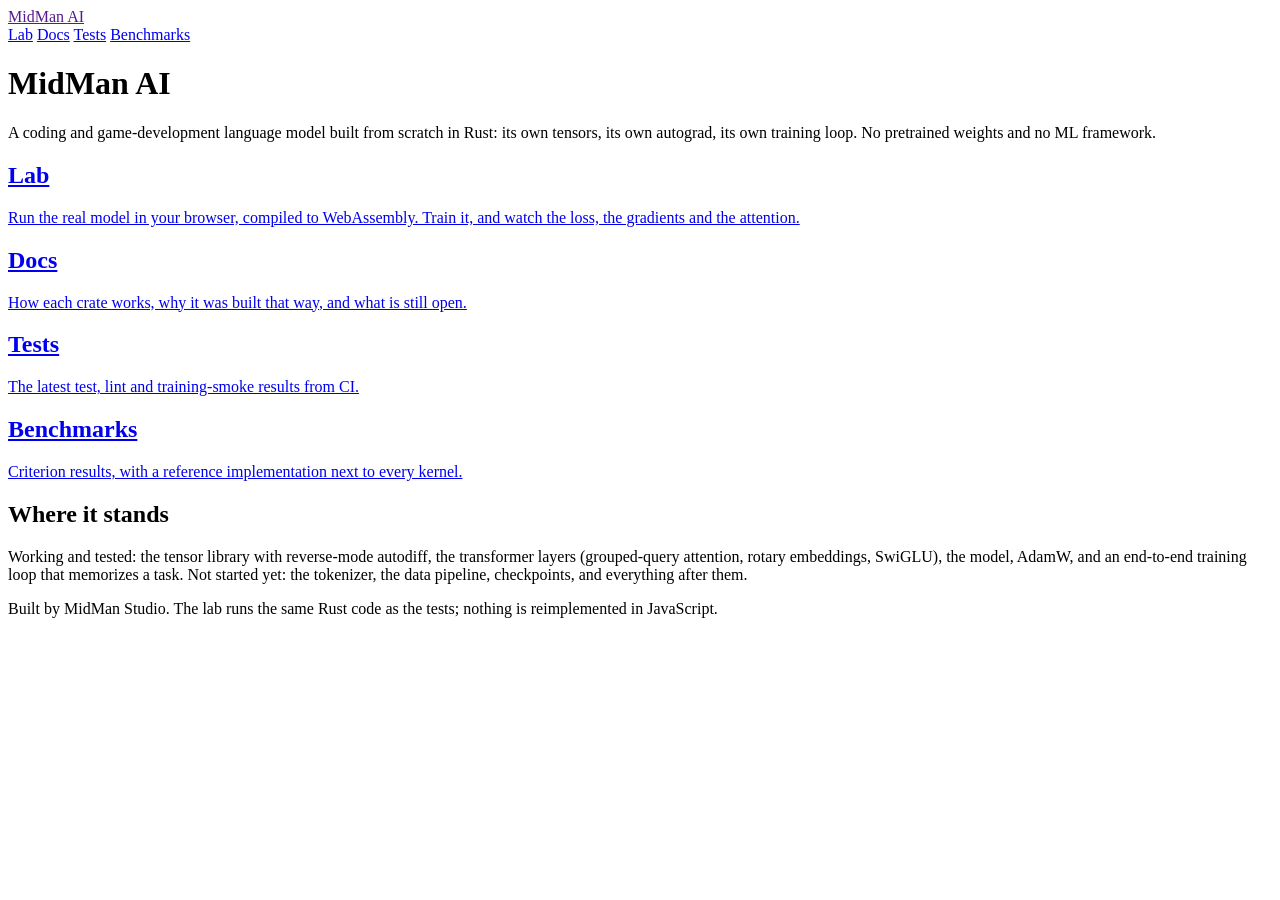
==== web/home/index.html @ 24f6dc05 "chore: sync project structure from template [skip ci]" ====
<!doctype html>
<!-- ============================================================================
     NOTICE: Full documentation, design decisions, and fix history for this file
     live in docs/midman-web.md, section "home/index.html"
     ============================================================================ -->
<html lang="en">
<head>
  <meta charset="utf-8">
  <meta name="viewport" content="width=device-width, initial-scale=1">
  <title>MidMan AI</title>
  <meta name="description" content="A coding and game-development model built from scratch in Rust, with a lab that runs it in your browser.">
  <link rel="stylesheet" href="shared/theme.css">
</head>
<body>
<header class="site-header">
  <a class="brand" href="">MidMan <span>AI</span></a>
  <nav aria-label="Site">
    <a href="lab/">Lab</a>
    <a href="docs/">Docs</a>
    <a href="tests/">Tests</a>
    <a href="benchmarks/">Benchmarks</a>
  </nav>
</header>
<main>
  <h1>MidMan AI</h1>
  <p class="lede">A coding and game-development language model built from scratch in Rust: its own tensors, its own autograd, its own training loop. No pretrained weights and no ML framework.</p>

  <div class="grid">
    <a class="card" href="lab/"><h2>Lab</h2><p class="muted">Run the real model in your browser, compiled to WebAssembly. Train it, and watch the loss, the gradients and the attention.</p></a>
    <a class="card" href="docs/"><h2>Docs</h2><p class="muted">How each crate works, why it was built that way, and what is still open.</p></a>
    <a class="card" href="tests/"><h2>Tests</h2><p class="muted">The latest test, lint and training-smoke results from CI.</p></a>
    <a class="card" href="benchmarks/"><h2>Benchmarks</h2><p class="muted">Criterion results, with a reference implementation next to every kernel.</p></a>
  </div>

  <div class="card">
    <h2>Where it stands</h2>
    <p class="muted">Working and tested: the tensor library with reverse-mode autodiff, the transformer layers (grouped-query attention, rotary embeddings, SwiGLU), the model, AdamW, and an end-to-end training loop that memorizes a task. Not started yet: the tokenizer, the data pipeline, checkpoints, and everything after them.</p>
  </div>
</main>
<footer><p>Built by MidMan Studio. The lab runs the same Rust code as the tests; nothing is reimplemented in JavaScript.</p></footer>
</body>
</html>
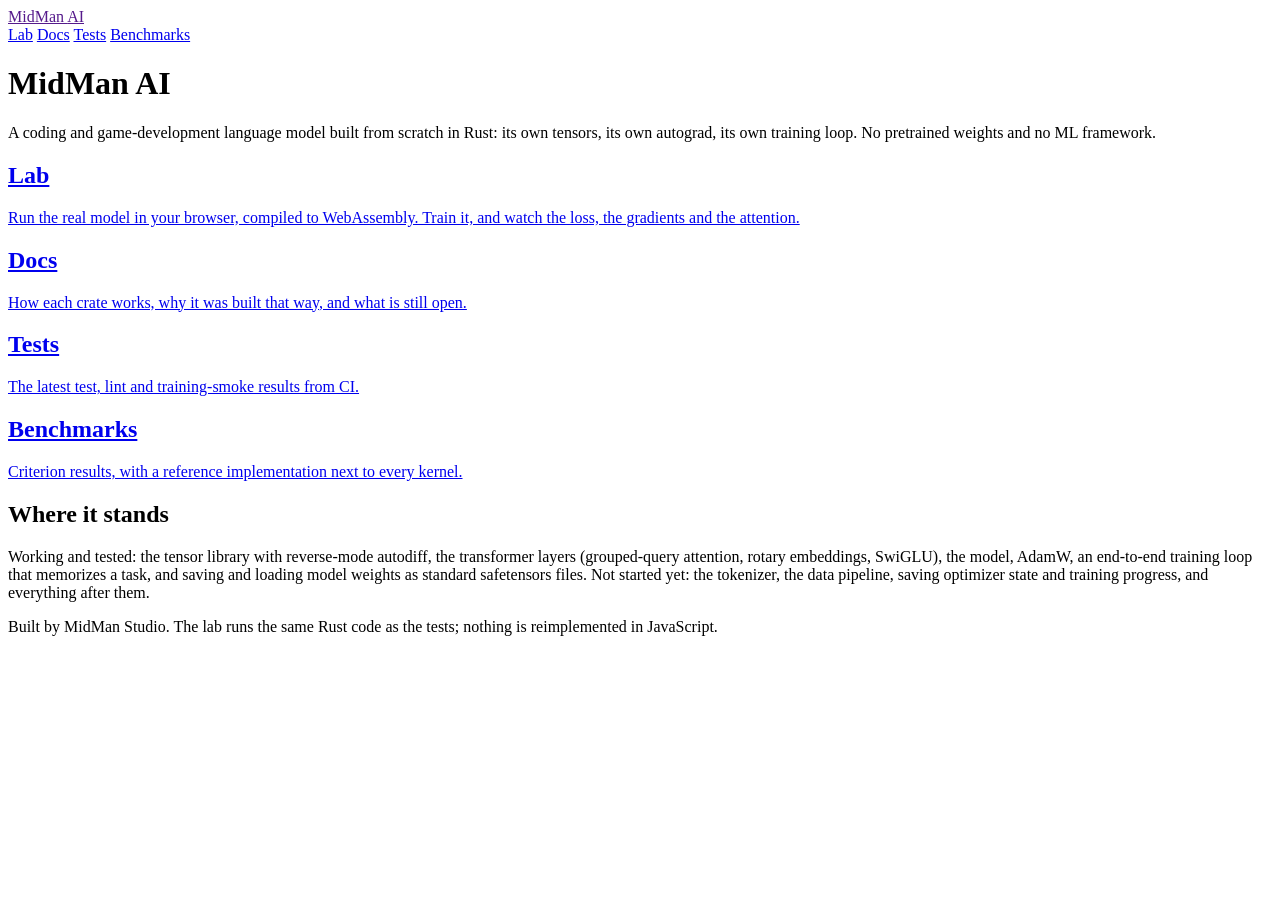
==== commit ad67419f: "chore: sync project structure from template [skip ci]" ====
--- a/web/home/index.html
+++ b/web/home/index.html
@@ -34,7 +34,7 @@
 
   <div class="card">
     <h2>Where it stands</h2>
-    <p class="muted">Working and tested: the tensor library with reverse-mode autodiff, the transformer layers (grouped-query attention, rotary embeddings, SwiGLU), the model, AdamW, and an end-to-end training loop that memorizes a task. Not started yet: the tokenizer, the data pipeline, checkpoints, and everything after them.</p>
+    <p class="muted">Working and tested: the tensor library with reverse-mode autodiff, the transformer layers (grouped-query attention, rotary embeddings, SwiGLU), the model, AdamW, an end-to-end training loop that memorizes a task, and saving and loading model weights as standard safetensors files. Not started yet: the tokenizer, the data pipeline, saving optimizer state and training progress, and everything after them.</p>
   </div>
 </main>
 <footer><p>Built by MidMan Studio. The lab runs the same Rust code as the tests; nothing is reimplemented in JavaScript.</p></footer>
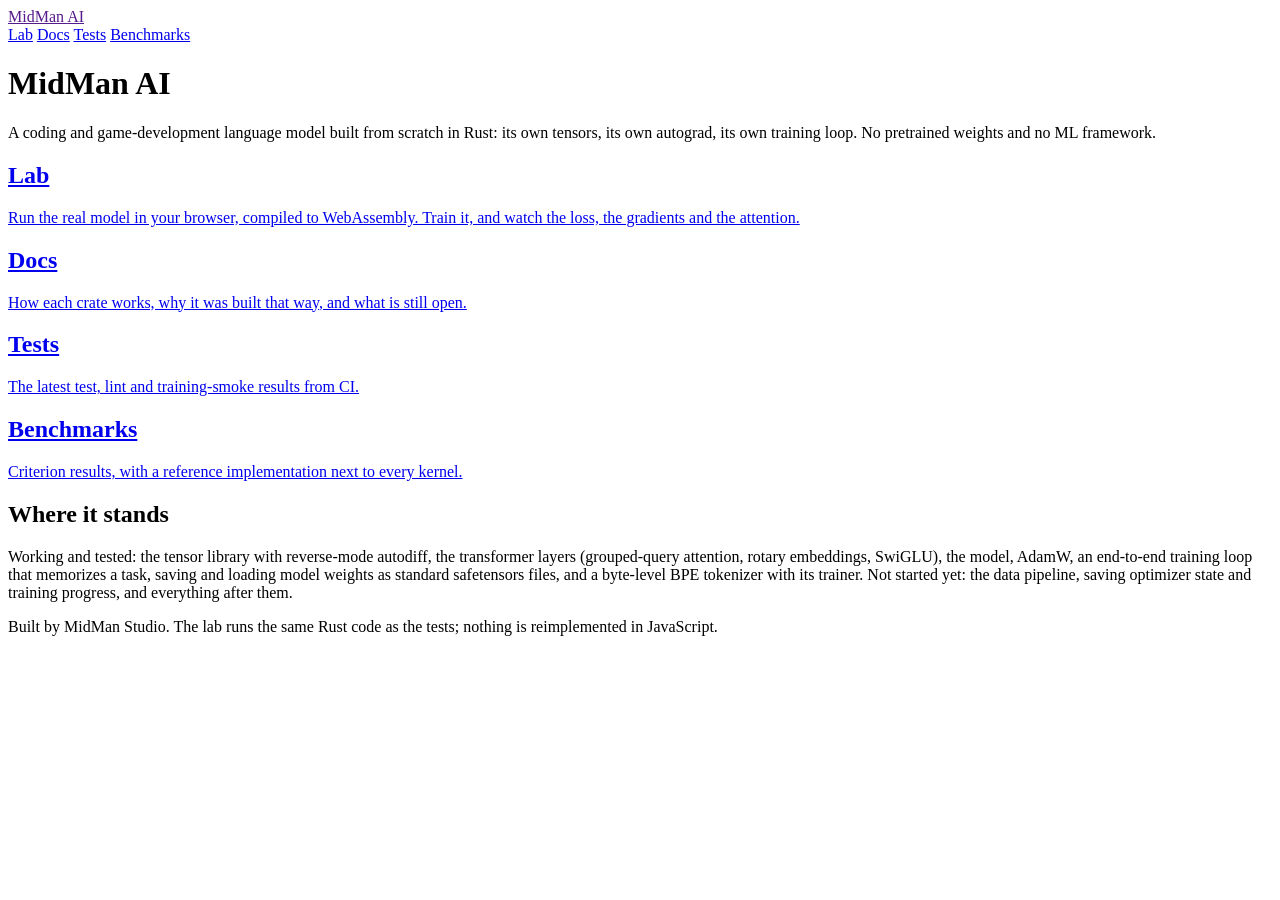
==== commit aff4b242: "chore: sync project structure from template [skip ci]" ====
--- a/web/home/index.html
+++ b/web/home/index.html
@@ -34,7 +34,7 @@
 
   <div class="card">
     <h2>Where it stands</h2>
-    <p class="muted">Working and tested: the tensor library with reverse-mode autodiff, the transformer layers (grouped-query attention, rotary embeddings, SwiGLU), the model, AdamW, an end-to-end training loop that memorizes a task, and saving and loading model weights as standard safetensors files. Not started yet: the tokenizer, the data pipeline, saving optimizer state and training progress, and everything after them.</p>
+    <p class="muted">Working and tested: the tensor library with reverse-mode autodiff, the transformer layers (grouped-query attention, rotary embeddings, SwiGLU), the model, AdamW, an end-to-end training loop that memorizes a task, saving and loading model weights as standard safetensors files, and a byte-level BPE tokenizer with its trainer. Not started yet: the data pipeline, saving optimizer state and training progress, and everything after them.</p>
   </div>
 </main>
 <footer><p>Built by MidMan Studio. The lab runs the same Rust code as the tests; nothing is reimplemented in JavaScript.</p></footer>
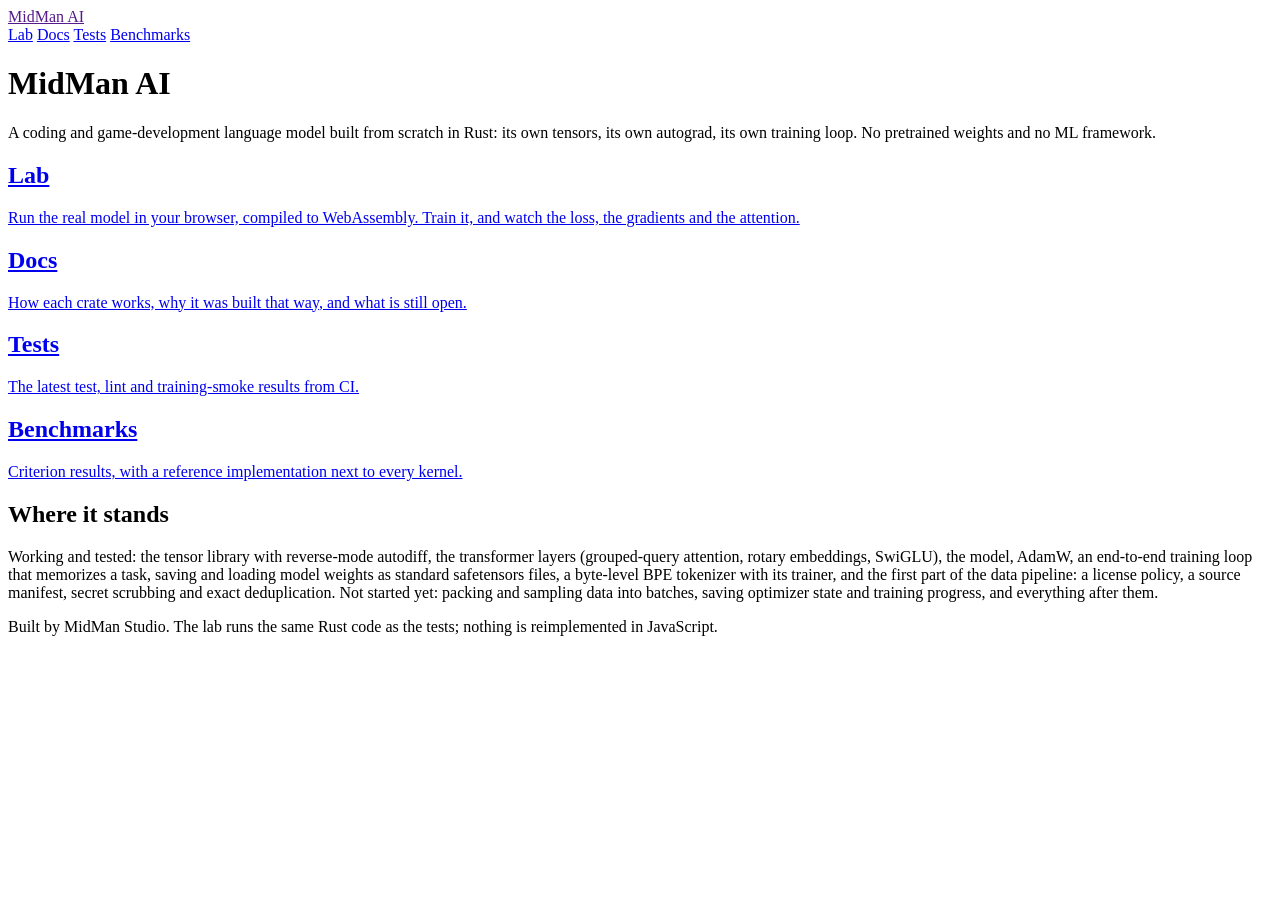
==== commit c4c9e4ec: "chore: sync project structure from template [skip ci]" ====
--- a/web/home/index.html
+++ b/web/home/index.html
@@ -34,7 +34,7 @@
 
   <div class="card">
     <h2>Where it stands</h2>
-    <p class="muted">Working and tested: the tensor library with reverse-mode autodiff, the transformer layers (grouped-query attention, rotary embeddings, SwiGLU), the model, AdamW, an end-to-end training loop that memorizes a task, saving and loading model weights as standard safetensors files, and a byte-level BPE tokenizer with its trainer. Not started yet: the data pipeline, saving optimizer state and training progress, and everything after them.</p>
+    <p class="muted">Working and tested: the tensor library with reverse-mode autodiff, the transformer layers (grouped-query attention, rotary embeddings, SwiGLU), the model, AdamW, an end-to-end training loop that memorizes a task, saving and loading model weights as standard safetensors files, a byte-level BPE tokenizer with its trainer, and the first part of the data pipeline: a license policy, a source manifest, secret scrubbing and exact deduplication. Not started yet: packing and sampling data into batches, saving optimizer state and training progress, and everything after them.</p>
   </div>
 </main>
 <footer><p>Built by MidMan Studio. The lab runs the same Rust code as the tests; nothing is reimplemented in JavaScript.</p></footer>
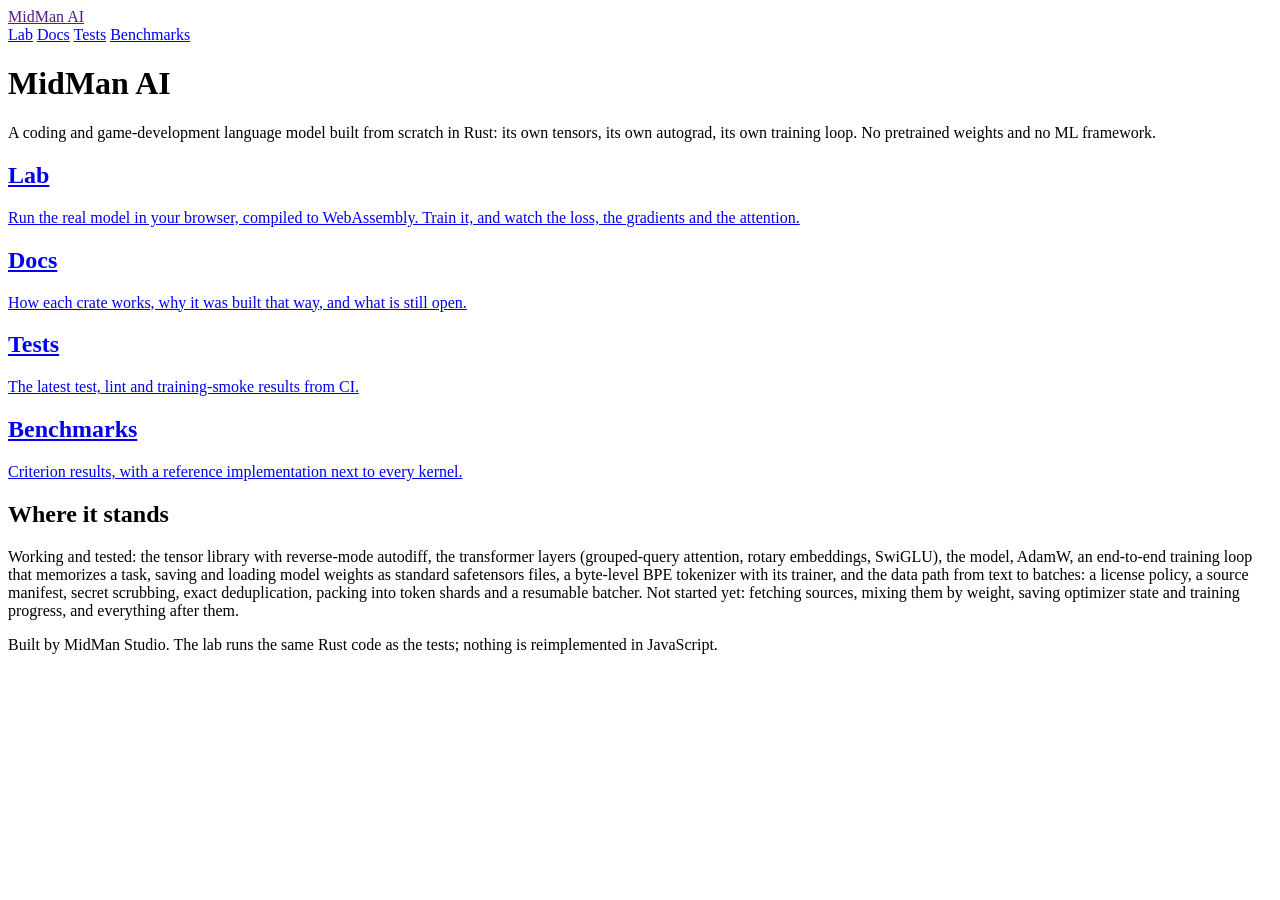
==== commit a9254897: "chore: sync project structure from template [skip ci]" ====
--- a/web/home/index.html
+++ b/web/home/index.html
@@ -34,7 +34,7 @@
 
   <div class="card">
     <h2>Where it stands</h2>
-    <p class="muted">Working and tested: the tensor library with reverse-mode autodiff, the transformer layers (grouped-query attention, rotary embeddings, SwiGLU), the model, AdamW, an end-to-end training loop that memorizes a task, saving and loading model weights as standard safetensors files, a byte-level BPE tokenizer with its trainer, and the first part of the data pipeline: a license policy, a source manifest, secret scrubbing and exact deduplication. Not started yet: packing and sampling data into batches, saving optimizer state and training progress, and everything after them.</p>
+    <p class="muted">Working and tested: the tensor library with reverse-mode autodiff, the transformer layers (grouped-query attention, rotary embeddings, SwiGLU), the model, AdamW, an end-to-end training loop that memorizes a task, saving and loading model weights as standard safetensors files, a byte-level BPE tokenizer with its trainer, and the data path from text to batches: a license policy, a source manifest, secret scrubbing, exact deduplication, packing into token shards and a resumable batcher. Not started yet: fetching sources, mixing them by weight, saving optimizer state and training progress, and everything after them.</p>
   </div>
 </main>
 <footer><p>Built by MidMan Studio. The lab runs the same Rust code as the tests; nothing is reimplemented in JavaScript.</p></footer>
